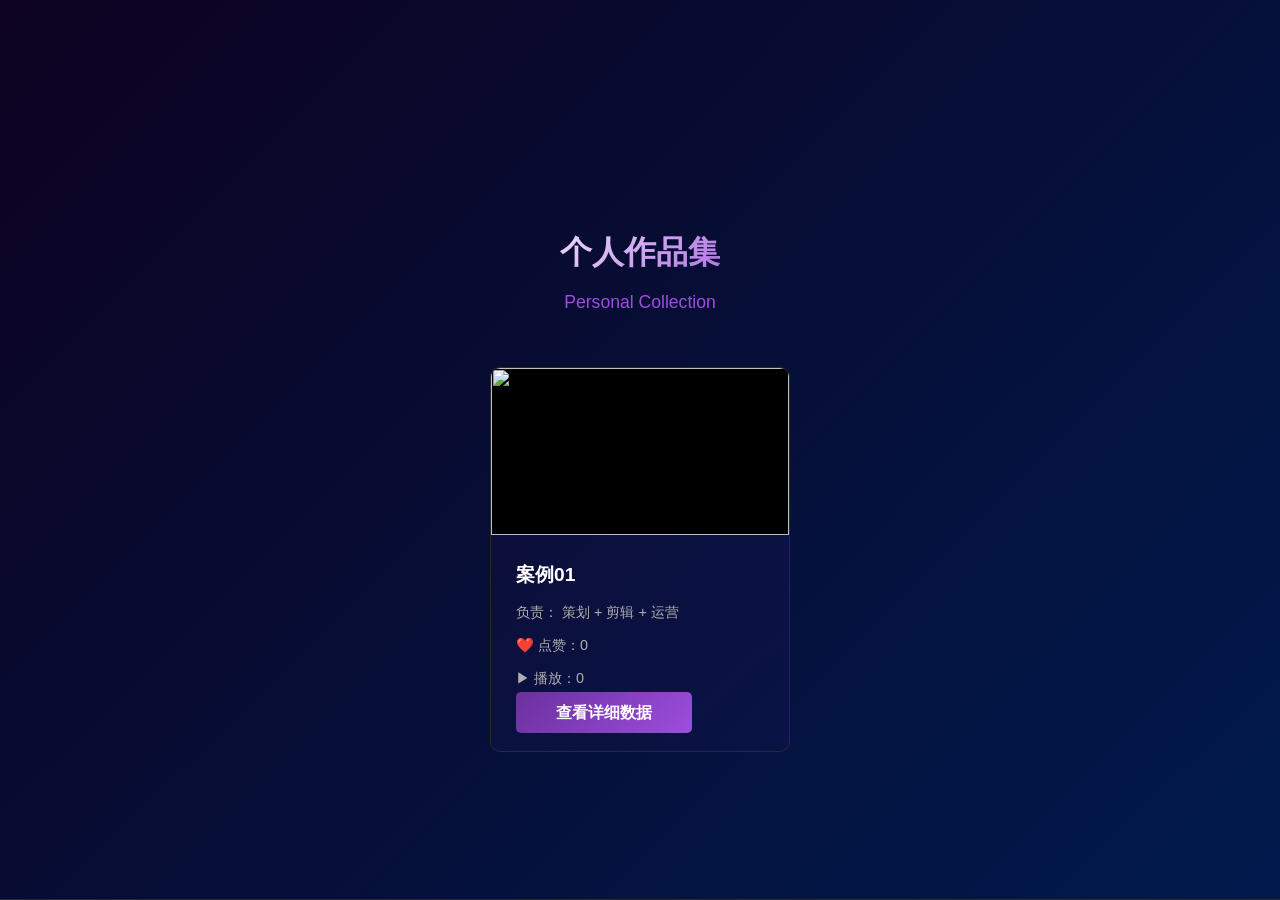
==== collection.html @ c2e059e3 "Update collection.html" ====
<!DOCTYPE html>
<html lang="zh-CN">

<head>

<meta charset="UTF-8">

<meta name="viewport" content="width=device-width, initial-scale=1.0">

<title>个人作品集</title>

<link rel="stylesheet" href="style.css">

</head>

<body>

<section class="hero">

<div class="container">

<h1 class="section-title">

个人作品集

</h1>

<p class="section-subtitle">

Personal Collection

</p>

<div class="works-grid">

<div class="work-card">

<div class="work-cover">

<img src="images/cover01.jpg">

</div>

<div class="work-info">

<h3>案例01</h3>

<p class="work-role">

负责：

策划 + 剪辑 + 运营

</p>

<p class="work-result">

❤️ 点赞：0

</p>

<p class="work-result">

▶ 播放：0

</p>

<a class="btn btn-primary"

href="case01.html">

查看详细数据

</a>

</div>

</div>

</div>

</div>

</section>

</body>

</html>
---- style.css ----
* {
    margin: 0;
    padding: 0;
    box-sizing: border-box;
}

:root {
    --primary-color: #001a4d;
    --secondary-color: #6b2f9e;
    --accent-color: #9d4edd;
    --dark-bg: #0d0221;
    --light-text: #ffffff;
    --gray-text: #b0b0b0;
    --border-color: #2a2a2a;
}

html {
    scroll-behavior: smooth;
}

body {
    font-family: -apple-system, BlinkMacSystemFont, 'Segoe UI', Roboto, 'Helvetica Neue', Arial, sans-serif;
    background: linear-gradient(135deg, var(--dark-bg) 0%, var(--primary-color) 100%);
    color: var(--light-text);
    line-height: 1.6;

        /* 新增 */
    position: relative;
    overflow-x: hidden;
}

.container {
    max-width: 1200px;
    margin: 0 auto;
    padding: 0 20px;
}

/* 导航栏 */
.navbar {
    position: fixed;
    top: 0;
    width: 100%;
    background: rgba(13, 2, 33, 0.95);
    backdrop-filter: blur(10px);
    border-bottom: 1px solid var(--border-color);
    z-index: 1000;
    padding: 1rem 0;
}

.navbar .container {
    display: flex;
    justify-content: space-between;
    align-items: center;
}

.logo {
    font-size: 1.5rem;
    font-weight: bold;
    background: linear-gradient(135deg, var(--secondary-color), var(--accent-color));
    -webkit-background-clip: text;
    -webkit-text-fill-color: transparent;
    background-clip: text;
}

.nav-menu {
    display: flex;
    gap: 2rem;
    list-style: none;
}

.nav-menu a {
    color: var(--light-text);
    text-decoration: none;
    transition: color 0.3s;
    font-size: 0.95rem;
}

.nav-menu a:hover {
    color: var(--accent-color);
}

/* 首页 */
.hero {
    margin-top: 80px;
    padding: 80px 0;
    min-height: calc(100vh - 80px);
    display: flex;
    align-items: center;
    justify-content: center;
}

.hero-content {
    text-align: center;
    animation: fadeInUp 1s ease-out;
}

@keyframes fadeInUp {
    from {
        opacity: 0;
        transform: translateY(30px);
    }
    to {
        opacity: 1;
        transform: translateY(0);
    }
}

/* 头像卡片 */
.avatar-card {
    position: relative;
    width: 200px;
    height: 200px;
    margin: 0 auto 40px;
}

.avatar {
    width: 100%;
    height: 100%;
    border-radius: 50%;
    object-fit: cover;
    object-position: center 10%;
    border: 4px solid var(--accent-color);
    box-shadow: 0 0 30px rgba(157, 78, 221, 0.3);
}

.avatar-ring {
    position:absolute;

    inset:-8px;

    border:2px solid var(--secondary-color);

    border-radius:50%;

    animation:rotate 8s linear infinite;
    border: 2px solid var(--secondary-color);
    border-radius: 50%;
    animation: rotate 8s linear infinite;
}

@keyframes rotate {
    from { transform: rotate(0deg); }
    to { transform: rotate(360deg); }
}

.main-title {
    font-size: 3.5rem;
    font-weight: 700;
    margin: 20px 0;
    background: linear-gradient(135deg, var(--light-text), var(--accent-color));
    -webkit-background-clip: text;
    -webkit-text-fill-color: transparent;
    background-clip: text;
}

.subtitle {
    font-size: 1.3rem;
    color: var(--accent-color);
    margin-bottom: 30px;
    font-weight: 300;
}

.intro {
    font-size: 1.05rem;
    color: var(--gray-text);
    max-width: 700px;
    margin: 0 auto 50px;
    line-height: 1.8;
}

/* 标签设计 */
.tags {
    display: grid;
    grid-template-columns: repeat(auto-fit, minmax(200px, 1fr));
    gap: 20px;
    margin: 50px 0;
}

.tag-item {
    background: rgba(107, 47, 158, 0.1);
    border: 1px solid var(--secondary-color);
    padding: 20px;
    border-radius: 10px;
    transition: all 0.3s;
}

.tag-item:hover {
    background: rgba(107, 47, 158, 0.2);
    transform: translateY(-5px);
}

.tag-item h4 {
    font-size: 1.1rem;
    margin-bottom: 5px;
    color: var(--accent-color);
}

.tag-item p {
    font-size: 0.85rem;
    color: var(--gray-text);
}

/* 数据统计 */
.stats {
    display: flex;
    justify-content: center;
    gap: 50px;
    margin: 50px 0;
    flex-wrap: wrap;
}

.stat {
    text-align: center;
}

.stat h3 {
    font-size: 2.5rem;
    color: var(--accent-color);
    margin-bottom: 10px;
}

.stat p {
    font-size: 0.95rem;
    color: var(--gray-text);
}

/* 按钮 */
.cta-buttons {
    display: flex;
    gap: 20px;
    justify-content: center;
    margin-top: 40px;
}

.btn {
    padding: 12px 40px;
    font-size: 1rem;
    border-radius: 5px;
    text-decoration: none;
    transition: all 0.3s;
    cursor: pointer;
    border: none;
    font-weight: 600;
}

.btn-primary {
    background: linear-gradient(135deg, var(--secondary-color), var(--accent-color));
    color: white;
}

.btn-primary:hover {
    transform: translateY(-3px);
    box-shadow: 0 10px 30px rgba(157, 78, 221, 0.3);
}

.btn-secondary {
    background: transparent;
    color: var(--accent-color);
    border: 2px solid var(--accent-color);
}

.btn-secondary:hover {
    background: rgba(157, 78, 221, 0.1);
}

/* 通用章节样式 */
section {
    padding: 80px 0;
    border-bottom: 1px solid var(--border-color);
}

.section-title {
    font-size: 2.5rem;
    font-weight: 700;
    text-align: center;
    margin-bottom: 10px;
    background: linear-gradient(135deg, var(--light-text), var(--accent-color));
    -webkit-background-clip: text;
    -webkit-text-fill-color: transparent;
    background-clip: text;
}

.section-subtitle {
    text-align: center;
    color: var(--accent-color);
    margin-bottom: 50px;
    font-size: 1.1rem;
}

/* 关于我 */
.about-content {
    display: grid;
    grid-template-columns: 1fr 1fr;
    gap: 40px;
    margin-top: 50px;
}

.skills-box, .tools-box {
    background: rgba(107, 47, 158, 0.05);
    border: 1px solid var(--secondary-color);
    padding: 30px;
    border-radius: 10px;
}

.skills-box h3, .tools-box h3 {
    font-size: 1.3rem;
    margin-bottom: 25px;
    color: var(--accent-color);
}

.skills-list {
    list-style: none;
}

.skills-list li {
    padding: 12px 0;
    color: var(--gray-text);
    display: flex;
    align-items: center;
    gap: 15px;
}

.skills-list i {
    color: var(--accent-color);
}

.tools-grid {
    display: grid;
    grid-template-columns: repeat(2, 1fr);
    gap: 20px;
}

.tool-card {
    background: rgba(157, 78, 221, 0.1);
    padding: 20px;
    border-radius: 8px;
    text-align: center;
    transition: all 0.3s;
}

.tool-card:hover {
    transform: translateY(-5px);
    background: rgba(157, 78, 221, 0.2);
}

.tool-card i {
    font-size: 1.8rem;
    color: var(--accent-color);
    margin-bottom: 10px;
}

.tool-card p {
    color: var(--light-text);
}

/* 作品集 */
.works-grid {
    display: grid;
    grid-template-columns: repeat(auto-fit, minmax(300px, 1fr));
    gap: 30px;
    margin-top: 50px;
}

.work-card {
    background: rgba(107, 47, 158, 0.05);
    border: 1px solid var(--border-color);
    border-radius: 10px;
    overflow: hidden;
    transition: all 0.3s;
}

.work-card:hover {
    transform: translateY(-10px);
    box-shadow: 0 20px 40px rgba(157, 78, 221, 0.2);
}

.work-cover {
    position: relative;
    width: 100%;
    padding-bottom: 56.25%;
    overflow: hidden;
    background: #000;
}

.work-cover img {
    position: absolute;
    top: 0;
    left: 0;
    width: 100%;
    height: 100%;
    object-fit: cover;
    transition: transform 0.3s;
}

.work-card:hover .work-cover img {
    transform: scale(1.1);
}

.play-button {
    position: absolute;
    top: 50%;
    left: 50%;
    transform: translate(-50%, -50%);
    width: 60px;
    height: 60px;
    background: rgba(157, 78, 221, 0.8);
    border-radius: 50%;
    display: flex;
    align-items: center;
    justify-content: center;
    font-size: 1.5rem;
    opacity: 0;
    transition: opacity 0.3s;
}

.work-card:hover .play-button {
    opacity: 1;
}

.work-info {
    padding: 25px;
}

.work-info h3 {
    font-size: 1.2rem;
    margin-bottom: 10px;
}

.work-type {
    color: var(--accent-color);
    font-size: 0.9rem;
    margin-bottom: 10px;
}

.work-role, .work-result {
    color: var(--gray-text);
    font-size: 0.9rem;
    margin-bottom: 10px;
}

.link-more {
    color: var(--accent-color);
    text-decoration: none;
    margin-top: 15px;
    display: inline-block;
    transition: all 0.3s;
}

.link-more:hover {
    color: var(--light-text);
    transform: translateX(5px);
}

/* 爆款案例分析 */
.analysis-steps {
    display: grid;
    grid-template-columns: repeat(auto-fit, minmax(200px, 1fr));
    gap: 30px;
    margin-top: 50px;
}

.step {
    background: rgba(107, 47, 158, 0.05);
    border: 1px solid var(--secondary-color);
    padding: 30px;
    border-radius: 10px;
    text-align: center;
    transition: all 0.3s;
    position: relative;
}

.step:hover {
    transform: translateY(-5px);
    background: rgba(107, 47, 158, 0.1);
}

.step-number {
    font-size: 2.5rem;
    font-weight: 700;
    color: var(--accent-color);
    margin-bottom: 15px;
}

.step h3 {
    font-size: 1.2rem;
    margin-bottom: 15px;
}

.step p {
    color: var(--gray-text);
    font-size: 0.95rem;
}

/* 商业分析 */
.analysis-services {
    display: grid;
    grid-template-columns: repeat(auto-fit, minmax(250px, 1fr));
    gap: 30px;
    margin-top: 50px;
}

.service-card {
    background: rgba(107, 47, 158, 0.05);
    border: 1px solid var(--border-color);
    padding: 40px 25px;
    border-radius: 10px;
    text-align: center;
    transition: all 0.3s;
}

.service-card:hover {
    transform: translateY(-10px);
    background: rgba(157, 78, 221, 0.1);
    border-color: var(--accent-color);
}

.service-icon {
    font-size: 3rem;
    color: var(--accent-color);
    margin-bottom: 20px;
}

.service-card h3 {
    font-size: 1.3rem;
    margin-bottom: 15px;
}

.service-card p {
    color: var(--gray-text);
    font-size: 0.95rem;
}

/* 联系方式 */
.contact-info {
    display: grid;
    grid-template-columns: repeat(auto-fit, minmax(200px, 1fr));
    gap: 30px;
    margin: 50px 0;
}

.contact-item {
    text-align: center;
    padding: 30px;
    background: rgba(107, 47, 158, 0.05);
    border: 1px solid var(--border-color);
    border-radius: 10px;
    transition: all 0.3s;
}

.contact-item:hover {
    transform: translateY(-5px);
    background: rgba(107, 47, 158, 0.1);
}

.contact-item i {
    font-size: 2rem;
    color: var(--accent-color);
    margin-bottom: 15px;
}

.contact-item h3 {
    font-size: 1.1rem;
    margin-bottom: 10px;
}

.contact-item p {
    color: var(--gray-text);
}

.social-links {
    display: flex;
    justify-content: center;
    gap: 30px;
    margin-top: 40px;
}

.social-icon {
    width: 50px;
    height: 50px;
    display: flex;
    align-items: center;
    justify-content: center;
    border: 2px solid var(--accent-color);
    border-radius: 50%;
    color: var(--accent-color);
    transition: all 0.3s;
    text-decoration: none;
}

.social-icon:hover {
    background: var(--accent-color);
    color: var(--light-text);
}

/* 页脚 */
.footer {
    background: rgba(0, 0, 0, 0.5);
    border-top: 1px solid var(--border-color);
    padding: 30px 0;
    text-align: center;
    color: var(--gray-text);
}

/* 响应式设计 */
@media (max-width: 768px) {
    .avatar-card{

    width:150px;
    height:150px;

}


.avatar-ring{

    inset:-8px;

}
    .main-title {
        font-size: 2.2rem;
    }

    .nav-menu {
        gap: 1rem;
        font-size: 0.85rem;
    }

    .avatar-card{

    width:150px;
    height:150px;

}
    }

    .tags {
        grid-template-columns: repeat(2, 1fr);
    }

    .stats {
        gap: 20px;
    }

    .stat h3 {
        font-size: 2rem;
    }

    .about-content {
        grid-template-columns: 1fr;
    }

    .cta-buttons {
        flex-direction: column;
        align-items: center;
    }

    .btn {
        width: 100%;
        max-width: 300px;
    }

    section {
        padding: 50px 0;
    }

    .section-title {
        font-size: 2rem;
    }
}

@media (max-width: 480px) {
    .main-title {
        font-size: 1.8rem;
    }

    .subtitle {
        font-size: 1rem;
    }

    .tags {
        grid-template-columns: 1fr;
    }

    .stats {
        flex-direction: column;
        gap: 30px;
    }

    .nav-menu {
        gap: 0.5rem;
        font-size: 0.75rem;
    }
}
#particles-js{

    position:fixed;

    width:100%;
    height:100%;

    top:0;
    left:0;

    z-index:-1;

    pointer-events:none;

}
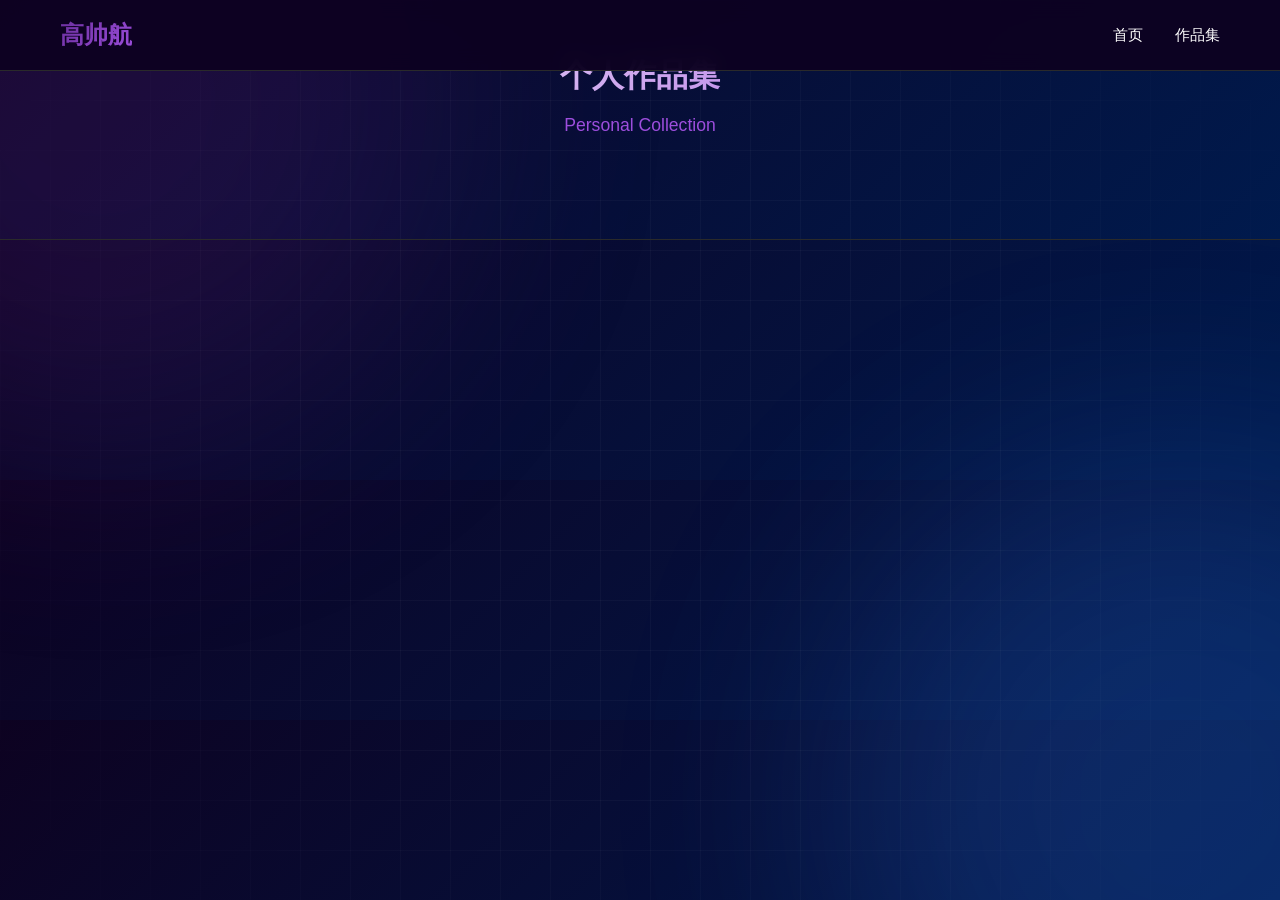
==== commit dc449855: "Update collection.html" ====
--- a/collection.html
+++ b/collection.html
@@ -1,4 +1,3 @@
-
 <!DOCTYPE html>
 <html lang="zh-CN">
 
@@ -6,7 +5,8 @@
 
 <meta charset="UTF-8">
 
-<meta name="viewport" content="width=device-width, initial-scale=1.0">
+<meta name="viewport"
+content="width=device-width, initial-scale=1.0">
 
 <title>个人作品集</title>
 
@@ -16,7 +16,35 @@
 
 <body>
 
-<section class="hero">
+<div id="particles-js"></div>
+
+<div class="bg-glow glow1"></div>
+<div class="bg-glow glow2"></div>
+<div class="bg-grid"></div>
+
+<nav class="navbar">
+
+<div class="container">
+
+<div class="logo">
+
+高帅航
+
+</div>
+
+<ul class="nav-menu">
+
+<li><a href="index.html">首页</a></li>
+
+<li><a href="collection.html">作品集</a></li>
+
+</ul>
+
+</div>
+
+</nav>
+
+<section class="collection-page">
 
 <div class="container">
 
@@ -32,54 +60,6 @@
 
 </p>
 
-<div class="works-grid">
-
-<div class="work-card">
-
-<div class="work-cover">
-
-<img src="images/cover01.jpg">
-
-</div>
-
-<div class="work-info">
-
-<h3>案例01</h3>
-
-<p class="work-role">
-
-负责：
-
-策划 + 剪辑 + 运营
-
-</p>
-
-<p class="work-result">
-
-❤️ 点赞：0
-
-</p>
-
-<p class="work-result">
-
-▶ 播放：0
-
-</p>
-
-<a class="btn btn-primary"
-
-href="case01.html">
-
-查看详细数据
-
-</a>
-
-</div>
-
-</div>
-
-</div>
-
 </div>
 
 </section>
--- a/style.css
+++ b/style.css
@@ -121,8 +121,16 @@
     object-position: center 10%;
     border: 4px solid var(--accent-color);
     box-shadow: 0 0 30px rgba(157, 78, 221, 0.3);
-}
-
+    transition:.5s;
+    cursor:pointer;
+
+}
+.avatar:hover{
+    transform:scale(1.04);
+    box-shadow:
+    0 0 60px rgba(157,78,221,.7);
+
+}
 .avatar-ring {
     position:absolute;
 
@@ -243,16 +251,32 @@
     font-weight: 600;
 }
 
-.btn-primary {
-    background: linear-gradient(135deg, var(--secondary-color), var(--accent-color));
-    color: white;
-}
-
-.btn-primary:hover {
-    transform: translateY(-3px);
-    box-shadow: 0 10px 30px rgba(157, 78, 221, 0.3);
-}
-
+.btn-primary{
+
+background:linear-gradient(
+135deg,
+#6b2f9e,
+#3a86ff
+);
+
+color:white;
+
+border:none;
+
+box-shadow:0 10px 35px rgba(107,47,158,.35);
+
+transition:.35s;
+
+}
+.btn-primary:hover{
+
+transform:translateY(-5px);
+
+box-shadow:
+
+0 15px 45px rgba(58,134,255,.45);
+
+}
 .btn-secondary {
     background: transparent;
     color: var(--accent-color);
@@ -706,6 +730,105 @@
     pointer-events:none;
 
 }
-
-
-
+/* ===========================
+   V3.0 全站科技背景
+=========================== */
+
+#particles-js{
+    position:fixed;
+    inset:0;
+    z-index:-4;
+    pointer-events:none;
+}
+
+.bg-glow{
+    position:fixed;
+    width:700px;
+    height:700px;
+    border-radius:50%;
+    filter:blur(120px);
+    opacity:.18;
+    pointer-events:none;
+    z-index:-3;
+}
+
+.glow1{
+    top:-250px;
+    left:-250px;
+    background:#6b2f9e;
+    animation:floatGlow1 18s ease-in-out infinite;
+}
+
+.glow2{
+    right:-250px;
+    bottom:-250px;
+    background:#3a86ff;
+    animation:floatGlow2 22s ease-in-out infinite;
+}
+
+.bg-grid{
+
+    position:fixed;
+
+    inset:0;
+
+    pointer-events:none;
+
+    z-index:-2;
+
+    background-image:
+
+        linear-gradient(rgba(255,255,255,.03) 1px, transparent 1px),
+
+        linear-gradient(90deg, rgba(255,255,255,.03) 1px, transparent 1px);
+
+    background-size:50px 50px;
+
+    mask-image:radial-gradient(circle, black 45%, transparent 100%);
+}
+
+@keyframes floatGlow1{
+
+0%{
+
+transform:translate(0,0);
+
+}
+
+50%{
+
+transform:translate(120px,80px);
+
+}
+
+100%{
+
+transform:translate(0,0);
+
+}
+
+}
+
+@keyframes floatGlow2{
+
+0%{
+
+transform:translate(0,0);
+
+}
+
+50%{
+
+transform:translate(-120px,-80px);
+
+}
+
+100%{
+
+transform:translate(0,0);
+
+}
+
+}
+
+
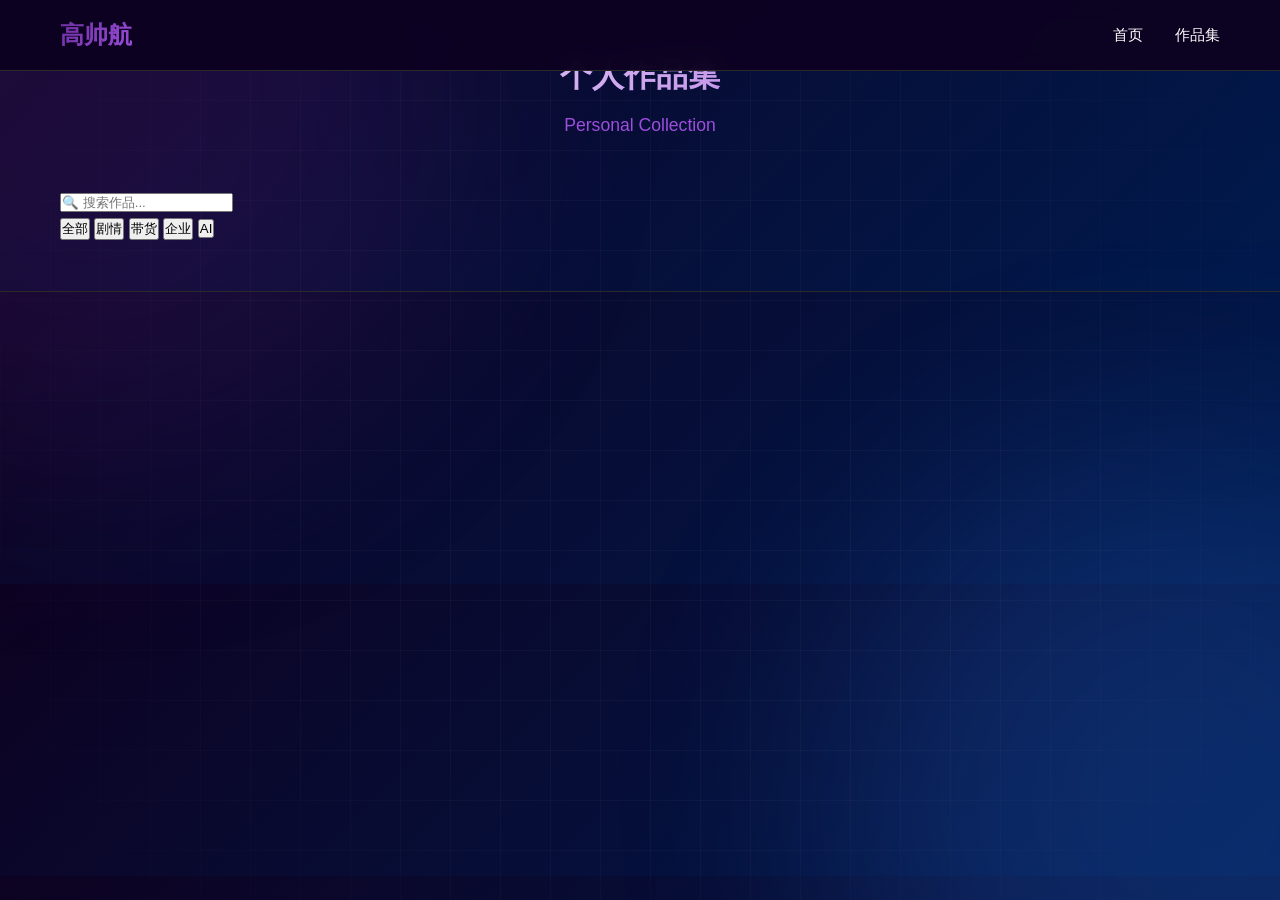
==== commit 1ec46276: "Update collection.html" ====
--- a/collection.html
+++ b/collection.html
@@ -59,11 +59,37 @@
 Personal Collection
 
 </p>
+  
+<div class="collection-search">
+<input
+type="text"
+placeholder="🔍 搜索作品...">
+</div>
+  
+<div class="collection-filter">
+<button class="filter-btn active">
+全部
+</button>
+<button class="filter-btn">
+剧情
+</button>
+<button class="filter-btn">
+带货
+</button>
+<button class="filter-btn">
+企业
+</button>
+<button class="filter-btn">
+AI
+</button>
+</div>
+  
+<div class="collection-grid">
 
 </div>
 
+  
+</div>
 </section>
-
 </body>
-
 </html>
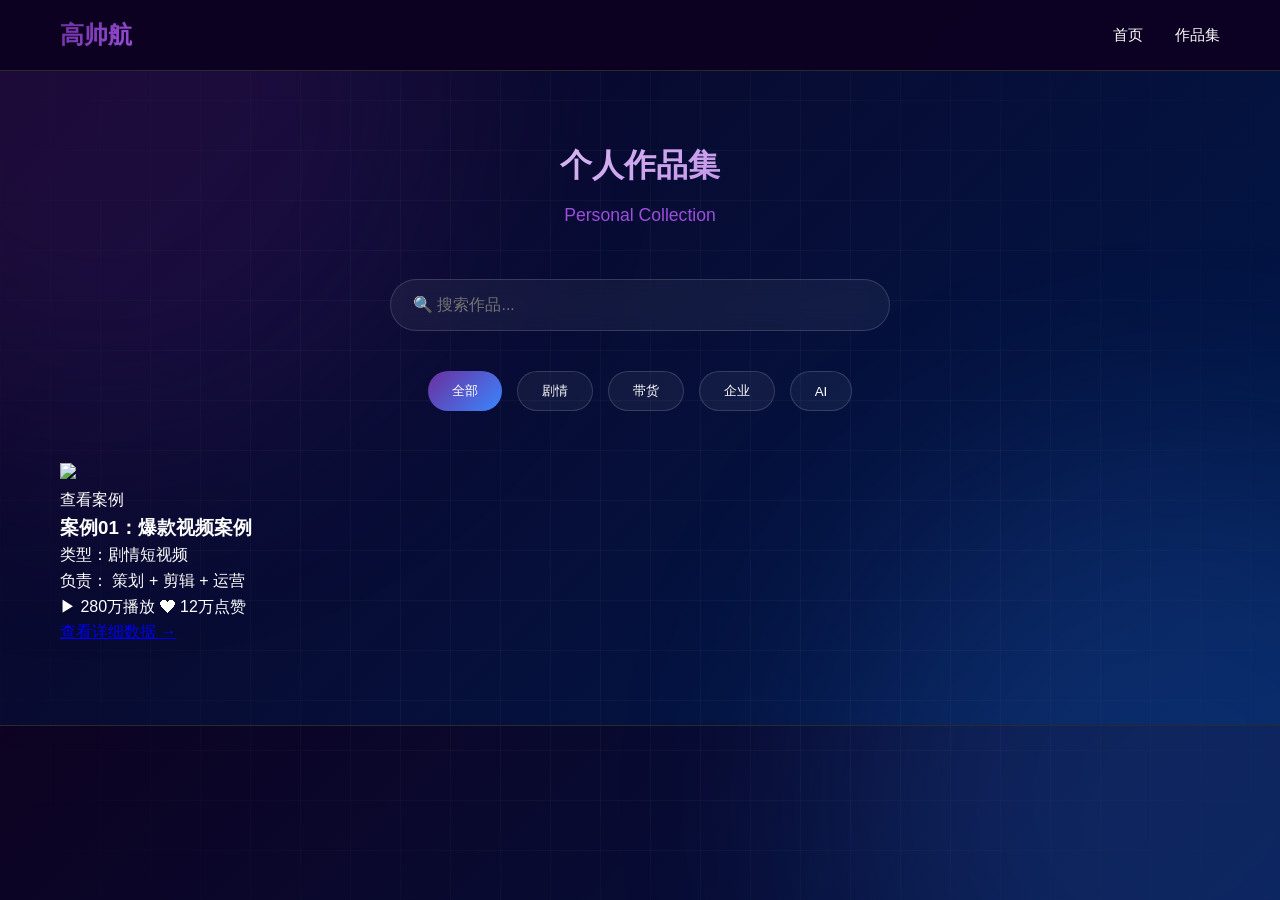
==== commit a0503120: "Update collection.html" ====
--- a/collection.html
+++ b/collection.html
@@ -86,6 +86,92 @@
   
 <div class="collection-grid">
 
+
+<!-- 案例01 -->
+
+<div class="case-card">
+
+
+<div class="case-cover">
+
+
+<img src="images/cover01.jpg">
+
+
+<div class="case-mask">
+
+查看案例
+
+</div>
+
+
+</div>
+
+
+
+<div class="case-info">
+
+
+<h3>
+
+案例01：爆款视频案例
+
+</h3>
+
+
+
+<p>
+
+类型：剧情短视频
+
+</p>
+
+
+<p>
+
+负责：
+
+策划 + 剪辑 + 运营
+
+</p>
+
+
+<div class="case-data">
+
+
+<span>
+
+▶ 280万播放
+
+</span>
+
+
+<span>
+
+❤ 12万点赞
+
+</span>
+
+
+</div>
+
+
+
+<a href="case01.html">
+
+查看详细数据 →
+
+</a>
+
+
+
+</div>
+
+
+</div>
+
+
+
 </div>
 
   
--- a/style.css
+++ b/style.css
@@ -121,29 +121,46 @@
     object-position: center 10%;
     border: 4px solid var(--accent-color);
     box-shadow: 0 0 30px rgba(157, 78, 221, 0.3);
-    transition:.5s;
-    cursor:pointer;
-
-}
-.avatar:hover{
-    transform:scale(1.04);
+
+    transition: all .5s ease;
+    cursor: pointer;
+
+    position: relative;
+    z-index: 2;
+}
+
+
+.avatar:hover {
+
+    transform: scale(1.08);
+
     box-shadow:
-    0 0 60px rgba(157,78,221,.7);
+    0 0 25px #9d4edd,
+    0 0 60px rgba(157,78,221,.8);
 
 }
 .avatar-ring {
+
     position:absolute;
 
-    inset:-8px;
+    top:-10px;
+
+    left:-10px;
+
+    right:-10px;
+
+    bottom:-10px;
 
     border:2px solid var(--secondary-color);
 
     border-radius:50%;
 
     animation:rotate 8s linear infinite;
-    border: 2px solid var(--secondary-color);
-    border-radius: 50%;
-    animation: rotate 8s linear infinite;
+
+    z-index:1;
+
+    pointer-events:none;
+
 }
 
 @keyframes rotate {
@@ -831,4 +848,86 @@
 
 }
 
-
+/* ===========================
+作品集页面
+=========================== */
+
+.collection-page{
+
+padding-top:140px;
+
+padding-bottom:80px;
+
+}
+
+.collection-search{
+
+margin:40px auto;
+
+max-width:500px;
+
+}
+
+.collection-search input{
+
+width:100%;
+
+padding:16px 22px;
+
+border-radius:50px;
+
+border:1px solid rgba(255,255,255,.15);
+
+background:rgba(255,255,255,.05);
+
+color:#fff;
+
+font-size:16px;
+
+outline:none;
+
+backdrop-filter:blur(10px);
+
+}
+
+.collection-filter{
+
+display:flex;
+
+justify-content:center;
+
+gap:15px;
+
+flex-wrap:wrap;
+
+margin-bottom:50px;
+
+}
+
+.filter-btn{
+
+padding:10px 24px;
+
+border-radius:30px;
+
+border:1px solid rgba(255,255,255,.15);
+
+background:rgba(255,255,255,.05);
+
+color:white;
+
+cursor:pointer;
+
+transition:.3s;
+
+}
+
+.filter-btn:hover,
+
+.filter-btn.active{
+
+background:linear-gradient(135deg,#6b2f9e,#3a86ff);
+
+border:none;
+
+}
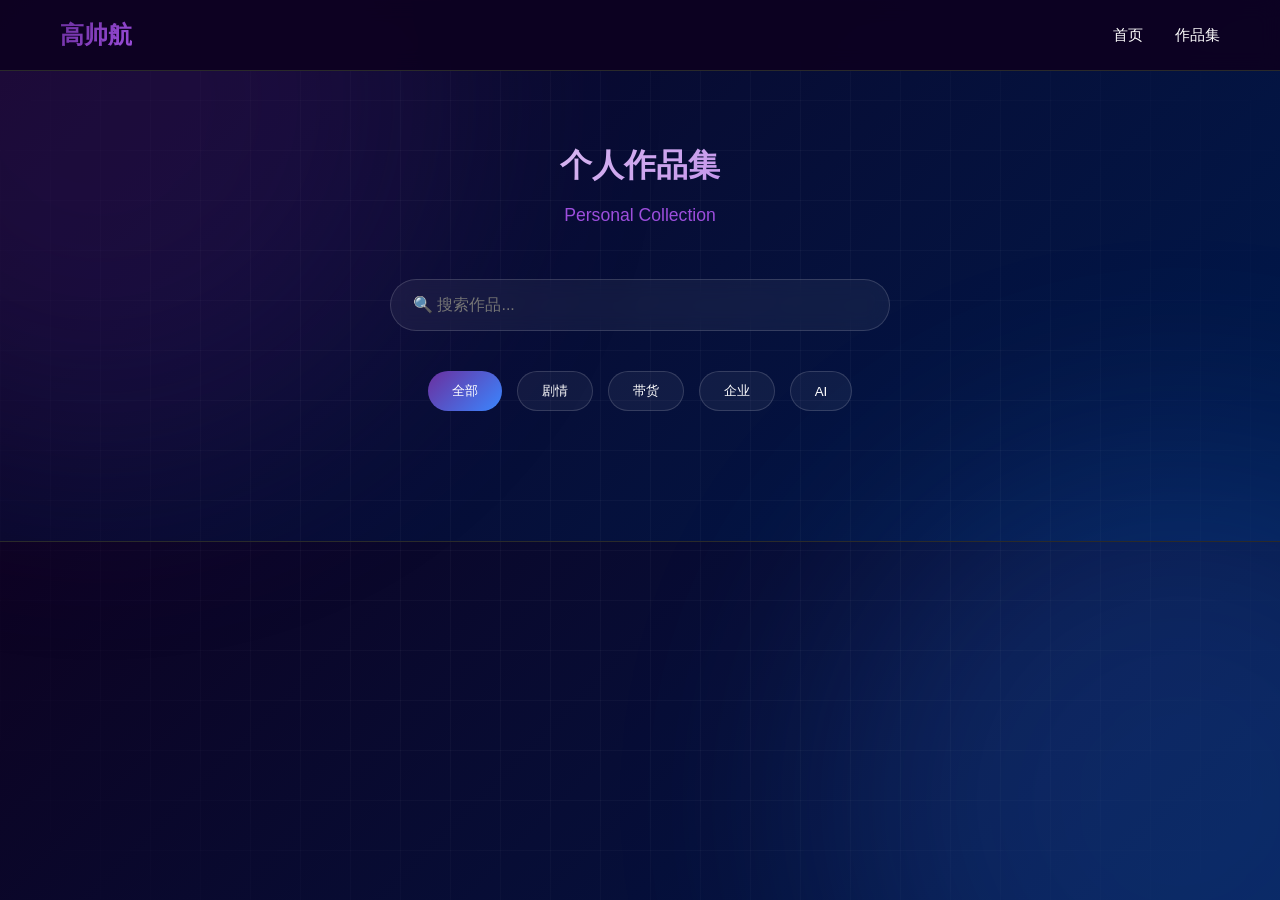
==== commit b17af938: "Update collection.html" ====
--- a/collection.html
+++ b/collection.html
@@ -84,98 +84,15 @@
 </button>
 </div>
   
-<div class="collection-grid">
-
-
-<!-- 案例01 -->
-
-<div class="case-card">
-
-
-<div class="case-cover">
-
-
-<img src="images/cover01.jpg">
-
-
-<div class="case-mask">
-
-查看案例
-
-</div>
-
-
-</div>
-
-
-
-<div class="case-info">
-
-
-<h3>
-
-案例01：爆款视频案例
-
-</h3>
-
-
-
-<p>
-
-类型：剧情短视频
-
-</p>
-
-
-<p>
-
-负责：
-
-策划 + 剪辑 + 运营
-
-</p>
-
-
-<div class="case-data">
-
-
-<span>
-
-▶ 280万播放
-
-</span>
-
-
-<span>
-
-❤ 12万点赞
-
-</span>
-
-
-</div>
-
-
-
-<a href="case01.html">
-
-查看详细数据 →
-
-</a>
-
-
-
-</div>
-
-
-</div>
-
-
+<div class="collection-grid" id="caseContainer">
 
 </div>
 
   
 </div>
 </section>
+<script src="js/cases.js"></script>
+
+<script src="js/script.js"></script>
 </body>
 </html>
--- a/style.css
+++ b/style.css
@@ -931,3 +931,276 @@
 border:none;
 
 }
+/* =========================
+V3.0 作品集卡片
+========================= */
+
+
+.collection-grid{
+
+
+display:grid;
+
+grid-template-columns:
+
+repeat(auto-fit,minmax(300px,1fr));
+
+
+gap:35px;
+
+
+margin-top:50px;
+
+
+}
+
+
+
+.case-card{
+
+
+background:
+
+rgba(255,255,255,.05);
+
+
+border:
+
+1px solid rgba(255,255,255,.12);
+
+
+border-radius:20px;
+
+
+overflow:hidden;
+
+
+backdrop-filter:blur(15px);
+
+
+transition:.5s;
+
+
+}
+
+
+
+.case-card:hover{
+
+
+transform:
+
+translateY(-12px);
+
+
+border-color:
+
+#9d4edd;
+
+
+box-shadow:
+
+0 20px 50px rgba(157,78,221,.35);
+
+
+}
+
+
+
+
+.case-cover{
+
+
+position:relative;
+
+
+height:220px;
+
+
+overflow:hidden;
+
+
+}
+
+
+
+.case-cover img{
+
+
+width:100%;
+
+
+height:100%;
+
+
+object-fit:cover;
+
+
+transition:.6s;
+
+
+}
+
+
+
+.case-card:hover .case-cover img{
+
+
+transform:scale(1.1);
+
+
+}
+
+
+
+.case-mask{
+
+
+position:absolute;
+
+
+inset:0;
+
+
+display:flex;
+
+
+align-items:center;
+
+
+justify-content:center;
+
+
+background:
+
+rgba(0,0,0,.55);
+
+
+color:white;
+
+
+font-size:20px;
+
+
+opacity:0;
+
+
+transition:.4s;
+
+
+}
+
+
+
+.case-card:hover .case-mask{
+
+
+opacity:1;
+
+
+}
+
+
+
+
+.case-info{
+
+
+padding:25px;
+
+
+}
+
+
+
+.case-info h3{
+
+
+font-size:20px;
+
+
+margin-bottom:15px;
+
+
+}
+
+
+
+.case-info p{
+
+
+color:#b0b0b0;
+
+
+margin:8px 0;
+
+
+font-size:14px;
+
+
+}
+
+
+
+
+.case-data{
+
+
+display:flex;
+
+
+justify-content:space-between;
+
+
+margin:20px 0;
+
+
+color:#9d4edd;
+
+
+}
+
+
+
+.case-info a{
+
+
+color:white;
+
+
+text-decoration:none;
+
+
+display:inline-block;
+
+
+padding:10px 20px;
+
+
+border-radius:30px;
+
+
+background:
+
+linear-gradient(
+135deg,
+#6b2f9e,
+#3a86ff
+);
+
+
+transition:.3s;
+
+
+}
+
+
+
+.case-info a:hover{
+
+
+transform:translateY(-3px);
+
+
+}
+
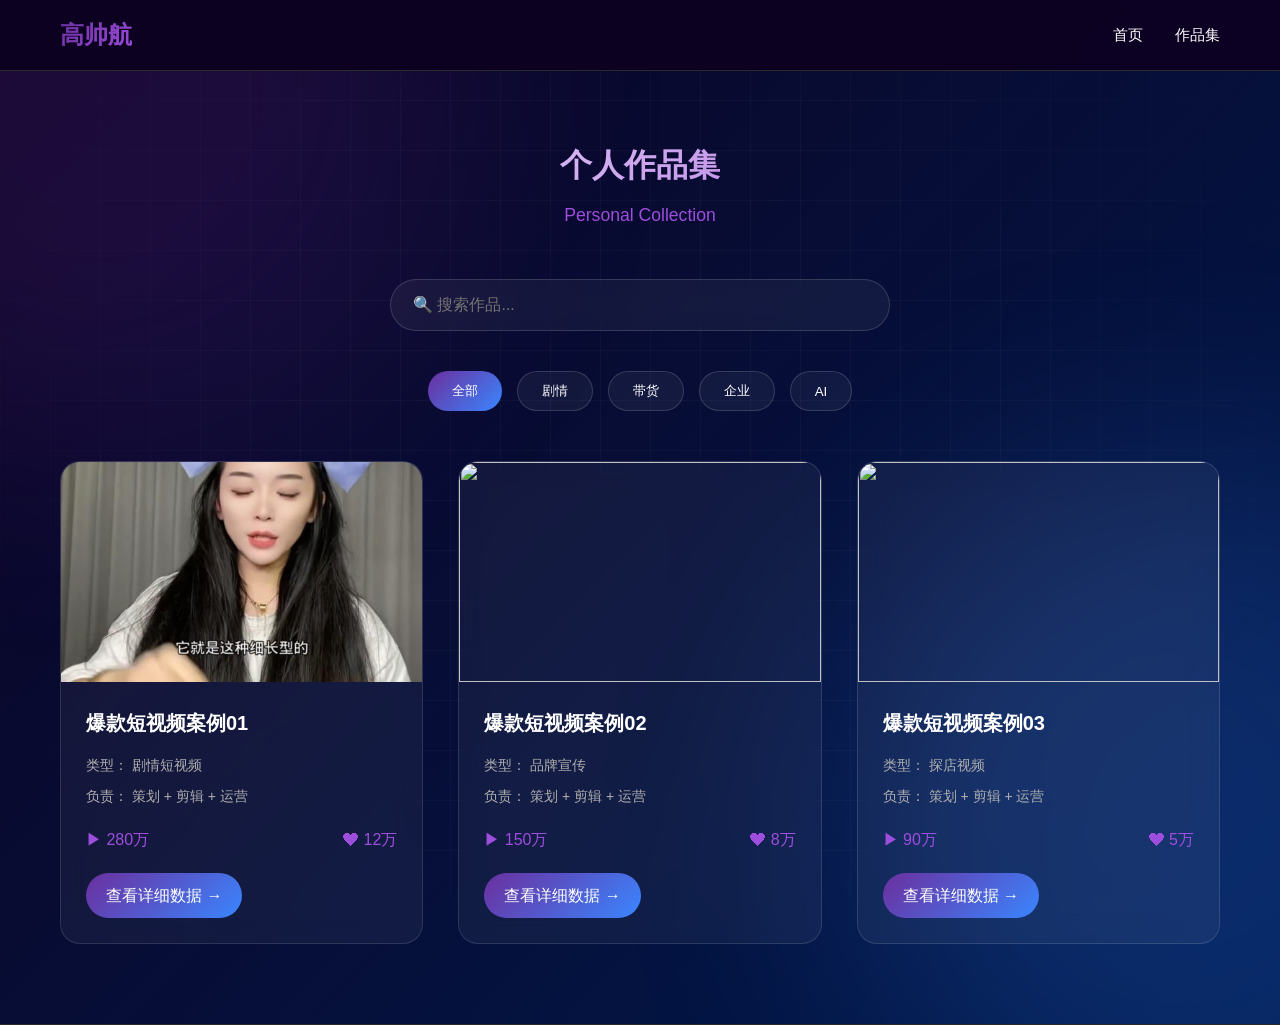
==== commit 51aa6136: "Update collection.html" ====
--- a/collection.html
+++ b/collection.html
@@ -4,7 +4,7 @@
 <head>
 
 <meta charset="UTF-8">
-
+<meta name="viewport" content="width=device-width, initial-scale=1.0">
 <meta name="viewport"
 content="width=device-width, initial-scale=1.0">
 
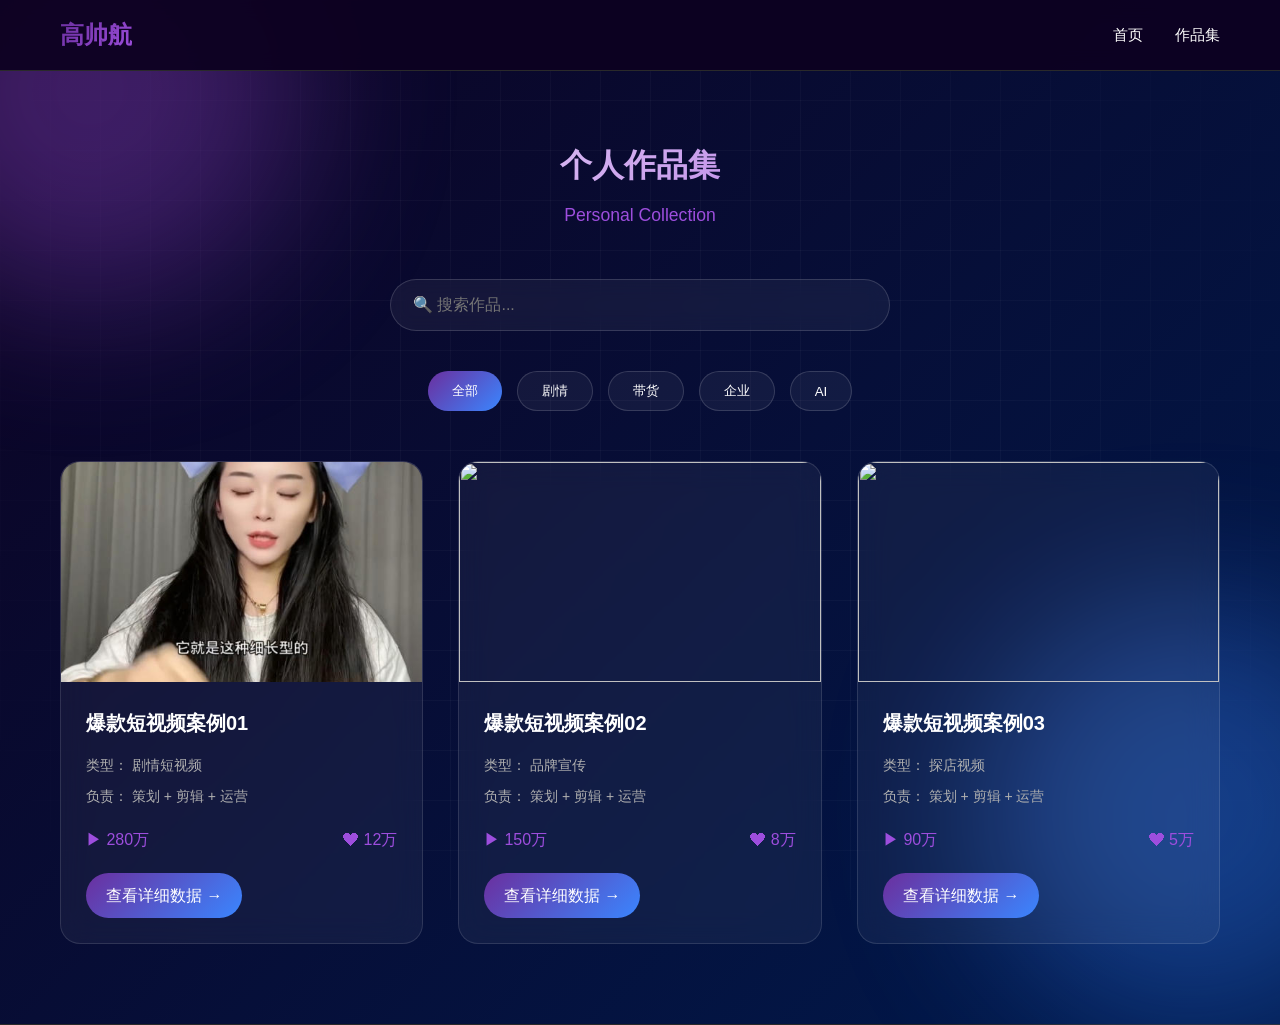
==== commit 593dc2d9: "Update collection.html" ====
--- a/collection.html
+++ b/collection.html
@@ -19,8 +19,12 @@
 <div id="particles-js"></div>
 
 <div class="bg-glow glow1"></div>
+
 <div class="bg-glow glow2"></div>
+
 <div class="bg-grid"></div>
+
+<div class="color-bg"></div>
 
 <nav class="navbar">
 
--- a/style.css
+++ b/style.css
@@ -19,9 +19,16 @@
 }
 
 body {
-    font-family: -apple-system, BlinkMacSystemFont, 'Segoe UI', Roboto, 'Helvetica Neue', Arial, sans-serif;
-    background: linear-gradient(135deg, var(--dark-bg) 0%, var(--primary-color) 100%);
-    color: var(--light-text);
+    font-family: -apple-system, BlinkMacSystemFont, 'Segoe UI', Roboto, Arial, sans-serif;
+    background:
+    linear-gradient(
+    135deg,
+    #0d0221 0%,
+    #001a4d 100%
+    );
+    color:white;
+    min-height:100vh;
+    overflow-x:hidden;
     line-height: 1.6;
 
         /* 新增 */
@@ -30,9 +37,17 @@
 }
 
 .container {
-    max-width: 1200px;
-    margin: 0 auto;
-    padding: 0 20px;
+
+max-width:1200px;
+
+margin:0 auto;
+
+padding:0 20px;
+
+position:relative;
+
+z-index:5;
+
 }
 
 /* 导航栏 */
@@ -753,34 +768,56 @@
 
 #particles-js{
     position:fixed;
-    inset:0;
-    z-index:-4;
+    width:100%;
+    height:100%;
+    top:0;
+    left:0;
+    z-index:0;
     pointer-events:none;
-}
+    }
 
 .bg-glow{
+
     position:fixed;
-    width:700px;
-    height:700px;
+
+    width:420px;
+
+    height:420px;
+
     border-radius:50%;
-    filter:blur(120px);
-    opacity:.18;
+
+    filter:blur(80px);
+
+    opacity:.35;
+
     pointer-events:none;
-    z-index:-3;
+
+    z-index:0;
+
 }
 
 .glow1{
-    top:-250px;
-    left:-250px;
-    background:#6b2f9e;
+
+    top:-120px;
+
+    left:-120px;
+
+    background:#9d4edd;
+
     animation:floatGlow1 18s ease-in-out infinite;
+
 }
 
 .glow2{
-    right:-250px;
-    bottom:-250px;
+
+    right:-120px;
+
+    bottom:-120px;
+
     background:#3a86ff;
+
     animation:floatGlow2 22s ease-in-out infinite;
+
 }
 
 .bg-grid{
@@ -1204,3 +1241,32 @@
 
 }
 
+@media(max-width:768px){
+
+.bg-glow{
+
+opacity:.35;
+
+filter:blur(90px);
+
+}
+
+
+.glow1{
+
+top:-150px;
+
+left:-150px;
+
+}
+
+
+.glow2{
+
+right:-150px;
+
+bottom:-150px;
+
+}
+
+}
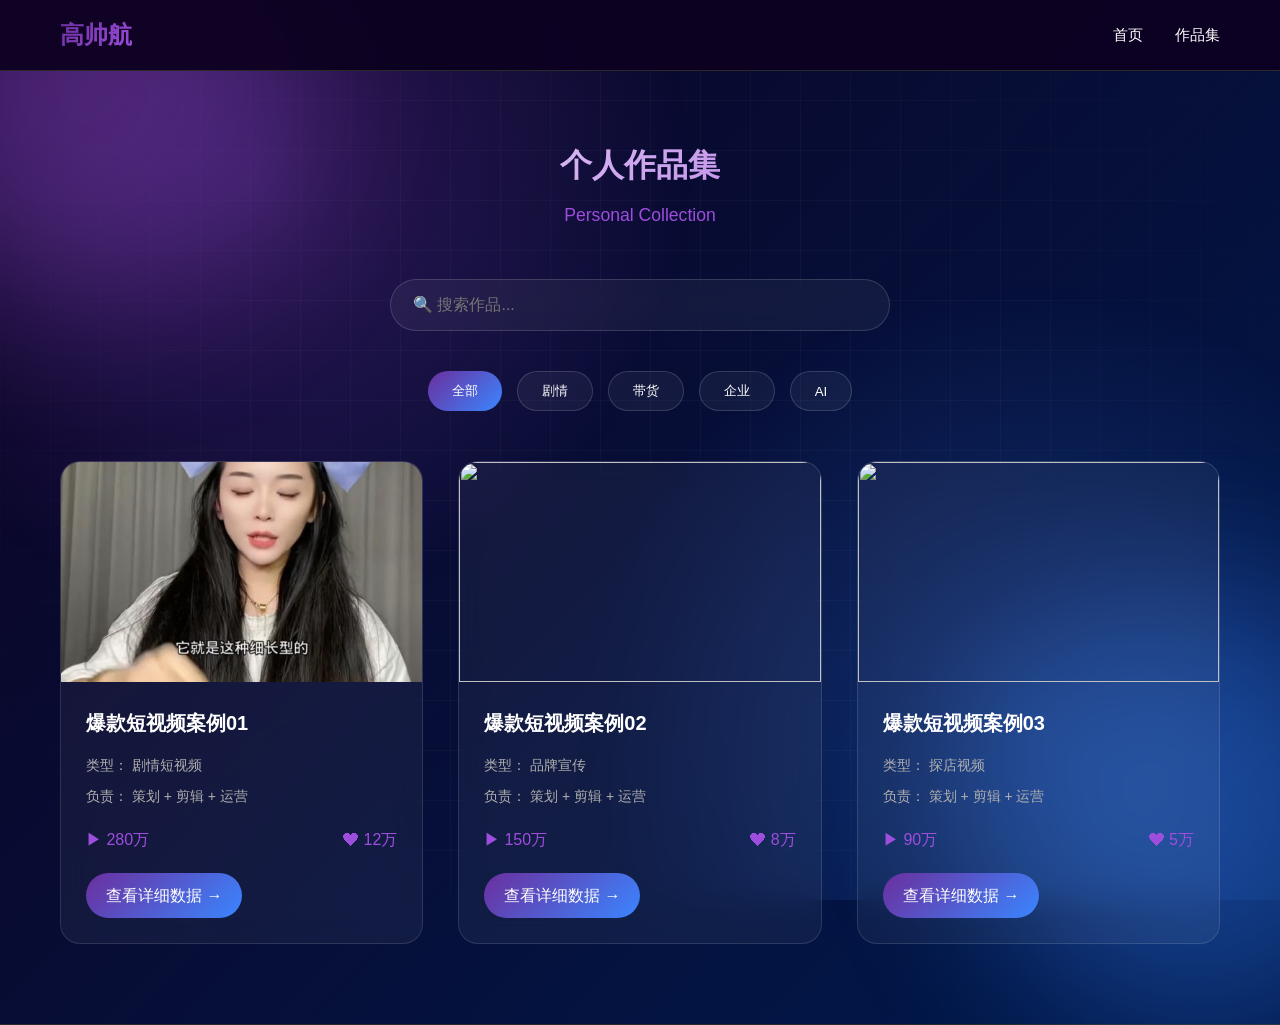
==== commit 6738e2c5: "Update collection.html" ====
--- a/collection.html
+++ b/collection.html
@@ -15,7 +15,7 @@
 </head>
 
 <body>
-
+<div class="tech-background"></div>
 <div id="particles-js"></div>
 
 <div class="bg-glow glow1"></div>
--- a/style.css
+++ b/style.css
@@ -1270,3 +1270,29 @@
 }
 
 }
+
+.color-bg{
+
+position:fixed;
+
+inset:0;
+
+background:
+
+radial-gradient(
+circle at 20% 20%,
+rgba(157,78,221,.25),
+transparent 35%
+),
+
+radial-gradient(
+circle at 80% 80%,
+rgba(58,134,255,.25),
+transparent 35%
+);
+
+z-index:-1;
+
+pointer-events:none;
+
+}
